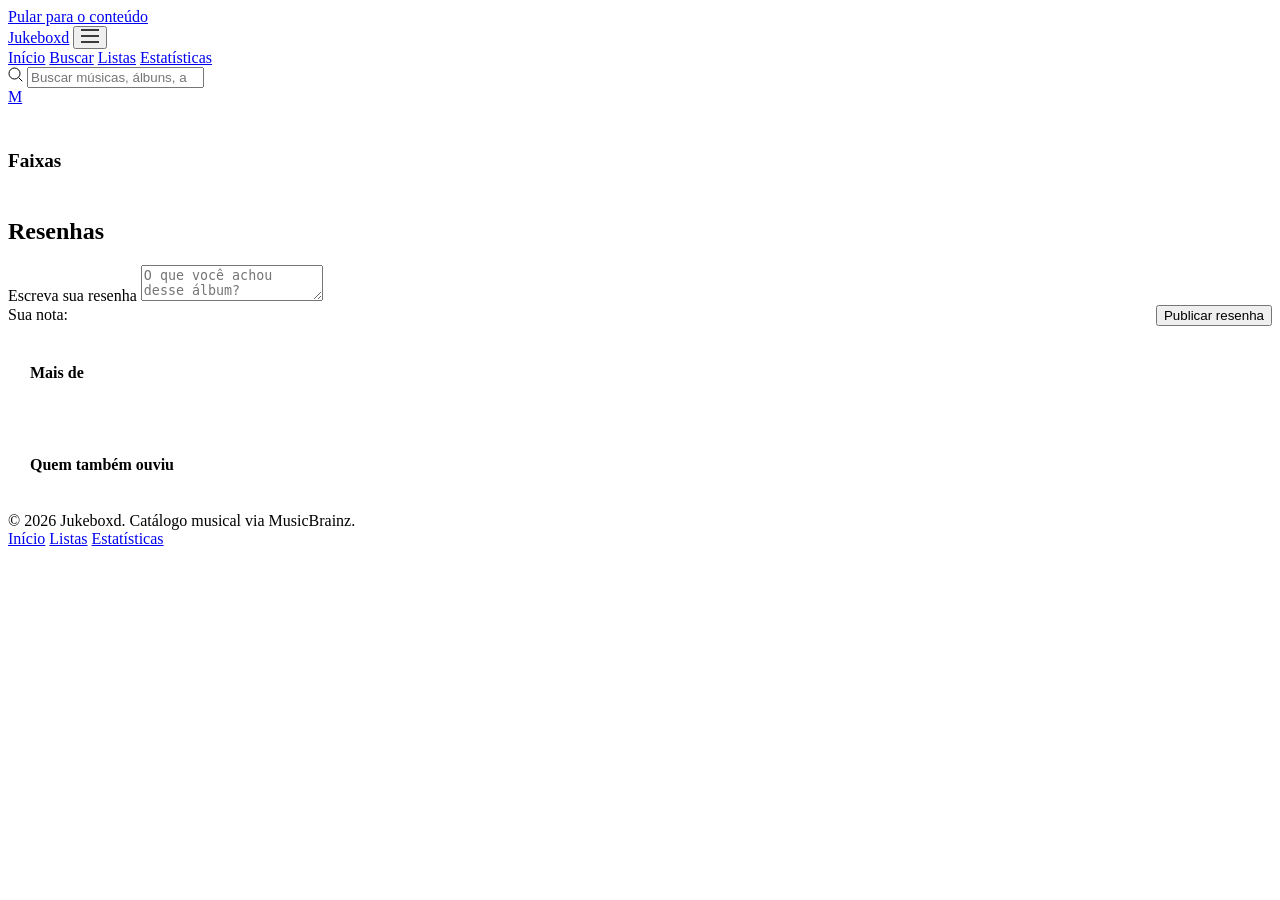
==== html/album.html @ 7e376e1c "Rename album.html to html/album.html" ====
<!doctype html>
<html lang="pt-BR">
<head>
<meta charset="UTF-8">
<meta name="viewport" content="width=device-width, initial-scale=1">
<title id="page-title">Álbum — Jukeboxd</title>
<link rel="preconnect" href="https://fonts.googleapis.com">
<link href="https://fonts.googleapis.com/css2?family=Fraunces:ital,wght@0,500;0,600;1,500;1,600&family=Work+Sans:wght@400;500;600;700&display=swap" rel="stylesheet">
<link rel="stylesheet" href="css/main.css">
<link rel="stylesheet" href="css/pages.css">
</head>
<body>
<a class="skip-link" href="#main">Pular para o conteúdo</a>

<header class="site-header">
  <div class="container nav">
    <a class="nav__brand" href="index.html"><span class="vinyl"></span> Jukeboxd</a>
    <button class="nav__toggle" aria-label="Abrir menu" aria-expanded="false">
      <svg width="18" height="14" viewBox="0 0 18 14" fill="none"><path d="M0 1h18M0 7h18M0 13h18" stroke="currentColor" stroke-width="1.5"/></svg>
    </button>
    <nav class="nav__links" aria-label="Navegação principal">
      <a href="index.html">Início</a>
      <a href="search.html">Buscar</a>
      <a href="lists.html">Listas</a>
      <a href="stats.html">Estatísticas</a>
    </nav>
    <form class="nav__search" role="search" action="search.html">
      <svg width="15" height="15" viewBox="0 0 15 15" fill="none"><circle cx="6.5" cy="6.5" r="5.5" stroke="currentColor"/><path d="M11 11l3 3" stroke="currentColor" stroke-linecap="round"/></svg>
      <input type="search" name="q" placeholder="Buscar músicas, álbuns, artistas…" aria-label="Buscar">
    </form>
    <div class="nav__actions">
      <a class="nav__avatar" href="profile.html" aria-label="Meu perfil" data-current-user-initial>M</a>
    </div>
  </div>
</header>

<main id="main">
  <div class="container">
    <section class="detail-head" id="detail-head"><!-- preenchido via JS --></section>

    <div class="two-col" style="margin-top:44px">
      <div>
        <section aria-labelledby="tracks-heading">
          <div class="section-head"><h2 id="tracks-heading" style="font-size:1.2rem">Faixas</h2></div>
          <ol class="tracklist" id="tracklist"></ol>
        </section>

        <section aria-labelledby="reviews-heading" style="margin-top:46px">
          <div class="section-head"><h2 id="reviews-heading">Resenhas</h2></div>

          <form class="review-form" id="review-form">
            <div class="field">
              <label for="review-body">Escreva sua resenha</label>
              <textarea id="review-body" placeholder="O que você achou desse álbum?"></textarea>
            </div>
            <div style="display:flex;align-items:center;justify-content:space-between;flex-wrap:wrap;gap:12px">
              <div class="rate-box"><span class="rate-box__label">Sua nota:</span><span id="review-rating-input"></span></div>
              <button class="btn btn--primary" type="submit">Publicar resenha</button>
            </div>
          </form>

          <div id="reviews-list"></div>
        </section>
      </div>

      <aside class="side-panel">
        <div class="card" style="padding:22px">
          <h3 style="font-size:1rem;margin-bottom:14px">Mais de <span id="side-artist-name"></span></h3>
          <div class="grid-albums" id="more-from-artist" style="grid-template-columns:repeat(3,1fr)"></div>
        </div>
        <div class="card" style="padding:22px">
          <h3 style="font-size:1rem;margin-bottom:14px">Quem também ouviu</h3>
          <ul class="mini-list" id="also-heard"></ul>
        </div>
      </aside>
    </div>
  </div>
</main>

<footer class="site-footer">
  <div class="container">
    <span>© 2026 Jukeboxd. Catálogo musical via MusicBrainz.</span>
    <nav aria-label="Links do rodapé">
      <a href="index.html">Início</a>
      <a href="lists.html">Listas</a>
      <a href="stats.html">Estatísticas</a>
    </nav>
  </div>
</footer>

<script src="js/data.js"></script>
<script src="js/main.js"></script>
<script src="js/album.js"></script>
</body>
</html>
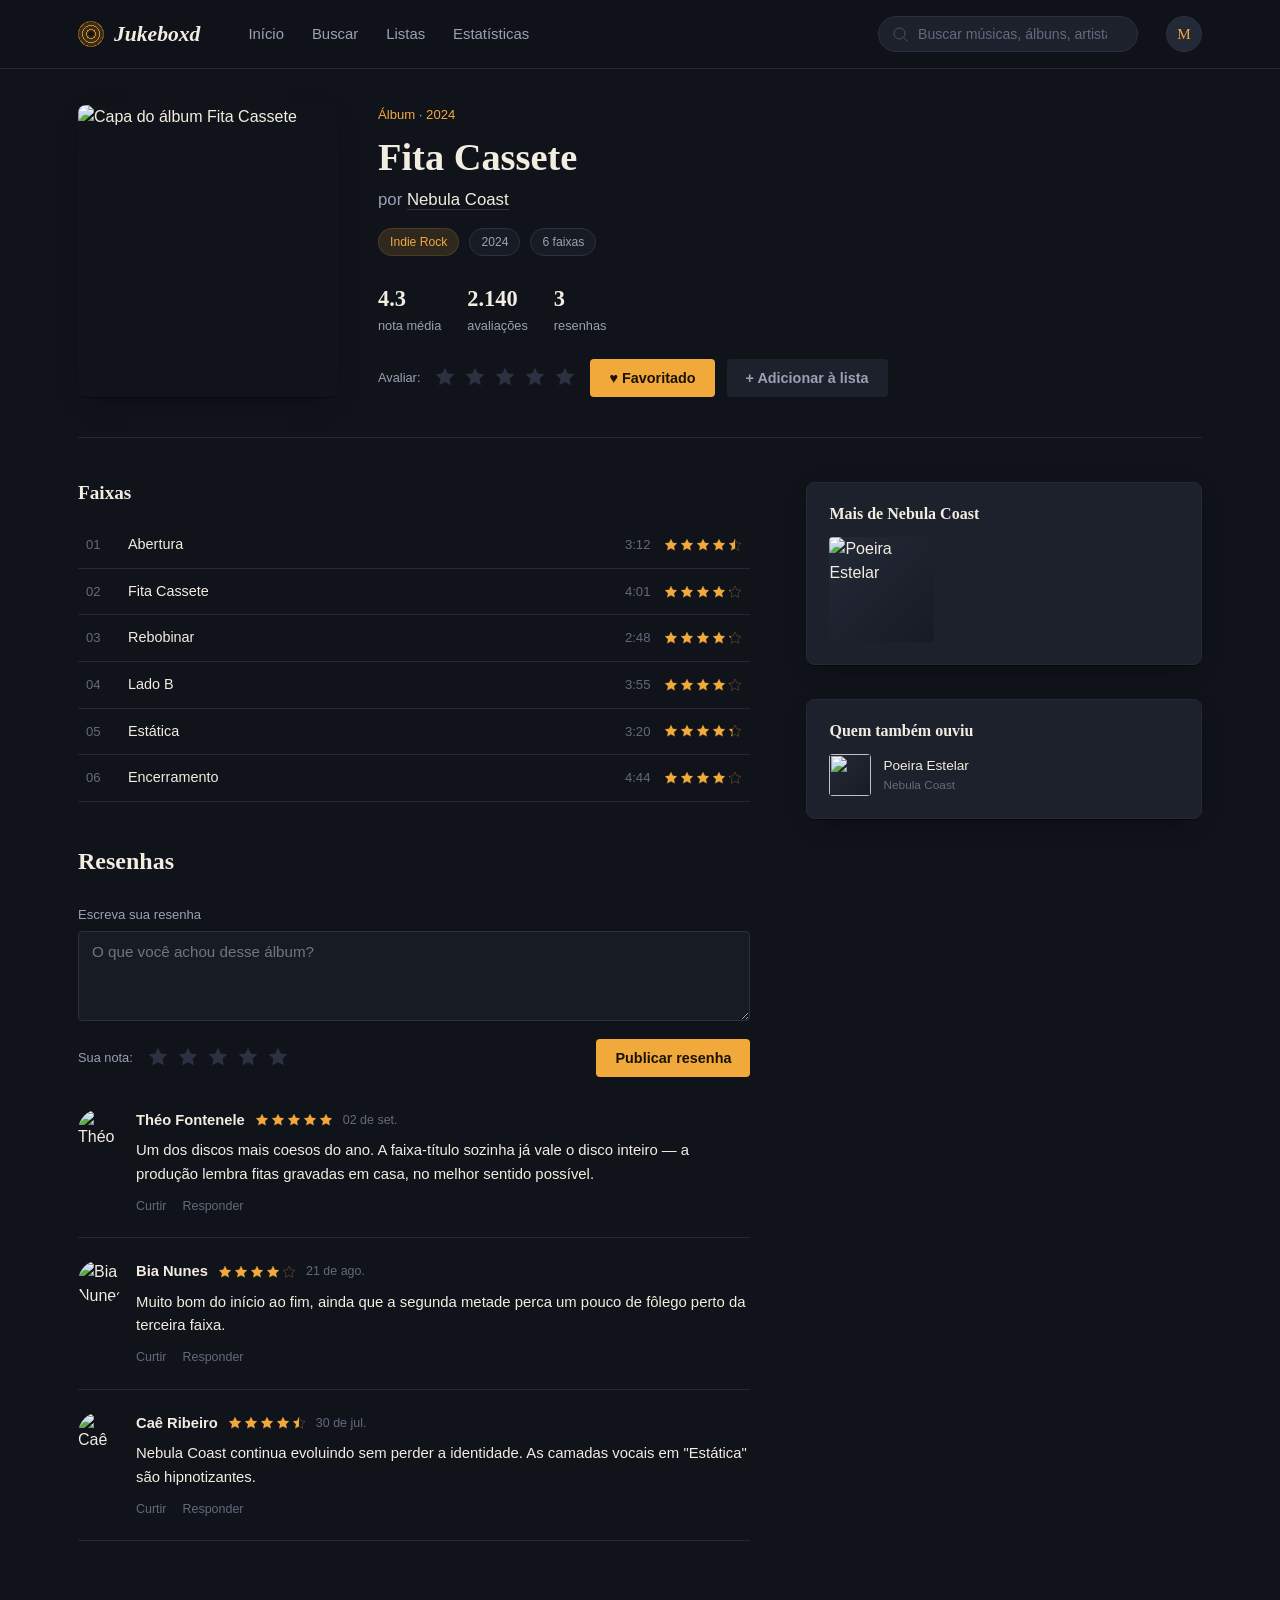
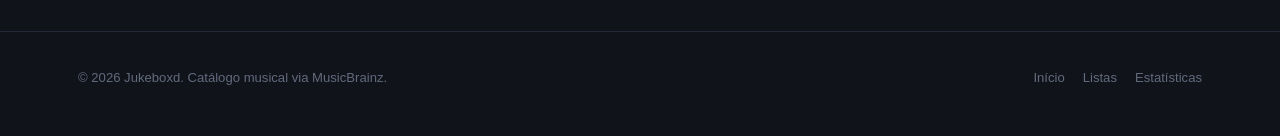
==== commit 654d0096: "correcao de caminhos dos arquivos" ====
--- a/html/album.html
+++ b/html/album.html
@@ -6,8 +6,8 @@
 <title id="page-title">Álbum — Jukeboxd</title>
 <link rel="preconnect" href="https://fonts.googleapis.com">
 <link href="https://fonts.googleapis.com/css2?family=Fraunces:ital,wght@0,500;0,600;1,500;1,600&family=Work+Sans:wght@400;500;600;700&display=swap" rel="stylesheet">
-<link rel="stylesheet" href="css/main.css">
-<link rel="stylesheet" href="css/pages.css">
+<link rel="stylesheet" href="../css/main.css">
+<link rel="stylesheet" href="../css/pages.css">
 </head>
 <body>
 <a class="skip-link" href="#main">Pular para o conteúdo</a>
@@ -88,8 +88,8 @@
   </div>
 </footer>
 
-<script src="js/data.js"></script>
-<script src="js/main.js"></script>
-<script src="js/album.js"></script>
+<script src="../js/data.js"></script>
+<script src="../js/main.js"></script>
+<script src="../js/album.js"></script>
 </body>
 </html>
--- a/css/main.css
+++ b/css/main.css
@@ -0,0 +1,305 @@
+/* ==========================================================================
+   Jukeboxd — main.css
+   Design tokens + base elements + shared components (nav, buttons, forms,
+   cards, footer). Page-specific layout lives in css/pages.css.
+   ========================================================================== */
+
+:root{
+  /* --- color: ink-navy record-store night, amber jukebox glow --- */
+  --bg:            #10131a;
+  --bg-alt:        #171b24;
+  --surface:       #1c212c;
+  --surface-raised:#232937;
+  --border:        #2b3140;
+  --border-soft:   #232937;
+
+  --text:          #f2ede1;
+  --text-muted:    #9aa1b4;
+  --text-faint:    #626a7d;
+
+  --amber:         #f2a93b;
+  --amber-soft:    rgba(242,169,59,.14);
+  --amber-dim:     #c9862a;
+  --coral:         #e5604d;
+  --coral-soft:    rgba(229,96,77,.14);
+  --teal:          #4fa392;
+
+  --font-display: 'Fraunces', Georgia, serif;
+  --font-body: 'Work Sans', 'Inter', -apple-system, BlinkMacSystemFont, sans-serif;
+
+  --radius-s: 4px;
+  --radius-m: 8px;
+  --radius-l: 14px;
+
+  --shadow-card: 0 1px 0 rgba(0,0,0,.4), 0 8px 24px -12px rgba(0,0,0,.6);
+
+  --maxw: 1180px;
+}
+
+*, *::before, *::after{ box-sizing: border-box; }
+html{ scroll-behavior: smooth; }
+body{
+  margin: 0;
+  background: var(--bg);
+  color: var(--text);
+  font-family: var(--font-body);
+  font-size: 16px;
+  line-height: 1.5;
+  -webkit-font-smoothing: antialiased;
+}
+img{ max-width: 100%; display: block; }
+a{ color: inherit; text-decoration: none; }
+ul, ol{ list-style: none; margin: 0; padding: 0; }
+button{ font-family: inherit; cursor: pointer; }
+input, textarea, select{ font-family: inherit; }
+h1,h2,h3,h4{ font-family: var(--font-display); font-weight: 600; margin: 0; line-height: 1.15; color: var(--text); }
+p{ margin: 0; }
+
+:focus-visible{
+  outline: 2px solid var(--amber);
+  outline-offset: 2px;
+  border-radius: 2px;
+}
+
+@media (prefers-reduced-motion: reduce){
+  *{ animation-duration: .001ms !important; animation-iteration-count: 1 !important; transition-duration: .001ms !important; scroll-behavior: auto !important; }
+}
+
+.container{
+  max-width: var(--maxw);
+  margin: 0 auto;
+  padding: 0 28px;
+}
+
+.visually-hidden{
+  position: absolute; width: 1px; height: 1px; padding: 0; margin: -1px;
+  overflow: hidden; clip: rect(0,0,0,0); white-space: nowrap; border: 0;
+}
+
+/* --------------------------------------------------------------------------
+   Vinyl mark — the recurring visual motif, used as logo glyph & decoration
+   -------------------------------------------------------------------------- */
+.vinyl{
+  --size: 26px;
+  width: var(--size); height: var(--size);
+  border-radius: 50%;
+  flex-shrink: 0;
+  background:
+    radial-gradient(circle at center, var(--bg) 0 14%, transparent 15%),
+    repeating-radial-gradient(circle at center, var(--amber-dim) 0 1px, transparent 1px 4px),
+    radial-gradient(circle at center, #3a2e17 0 60%, #241d10 100%);
+  box-shadow: inset 0 0 0 1px rgba(0,0,0,.4);
+}
+
+/* --------------------------------------------------------------------------
+   Top navigation
+   -------------------------------------------------------------------------- */
+.site-header{
+  position: sticky; top: 0; z-index: 50;
+  background: rgba(16,19,26,.88);
+  backdrop-filter: blur(10px);
+  border-bottom: 1px solid var(--border-soft);
+}
+.nav{
+  display: flex; align-items: center; gap: 28px;
+  height: 68px;
+}
+.nav__brand{
+  display: flex; align-items: center; gap: 10px;
+  font-family: var(--font-display);
+  font-style: italic;
+  font-weight: 600;
+  font-size: 1.35rem;
+  color: var(--text);
+  margin-right: 8px;
+  white-space: nowrap;
+}
+.nav__links{
+  display: flex; align-items: center; gap: 4px;
+  flex: 1;
+}
+.nav__links a{
+  padding: 8px 12px;
+  border-radius: var(--radius-s);
+  font-size: .93rem;
+  color: var(--text-muted);
+  transition: color .15s ease, background .15s ease;
+}
+.nav__links a:hover{ color: var(--text); background: var(--surface); }
+.nav__links a.is-active{ color: var(--amber); }
+
+.nav__search{
+  display: flex; align-items: center; gap: 8px;
+  background: var(--surface);
+  border: 1px solid var(--border);
+  border-radius: 999px;
+  padding: 8px 14px;
+  width: 260px;
+  color: var(--text-faint);
+}
+.nav__search input{
+  background: none; border: none; outline: none;
+  color: var(--text); font-size: .88rem; width: 100%;
+}
+.nav__search input::placeholder{ color: var(--text-faint); }
+.nav__search svg{ flex-shrink: 0; opacity: .7; }
+
+.nav__actions{ display: flex; align-items: center; gap: 14px; }
+.nav__avatar{
+  width: 36px; height: 36px; border-radius: 50%;
+  border: 1px solid var(--border);
+  overflow: hidden;
+  background: var(--surface-raised);
+  display: flex; align-items: center; justify-content: center;
+  font-family: var(--font-display); font-size: .95rem; color: var(--amber);
+}
+.nav__toggle{
+  display: none;
+  background: none; border: 1px solid var(--border); border-radius: var(--radius-s);
+  width: 40px; height: 40px; align-items: center; justify-content: center;
+  color: var(--text);
+}
+
+@media (max-width: 900px){
+  .nav__search{ display: none; }
+  .nav__links{
+    display: none;
+    position: absolute; top: 68px; left: 0; right: 0;
+    background: var(--bg-alt); border-bottom: 1px solid var(--border-soft);
+    flex-direction: column; align-items: stretch; padding: 8px;
+  }
+  .nav__links.is-open{ display: flex; }
+  .nav__links a{ padding: 12px 14px; }
+  .nav__toggle{ display: flex; }
+}
+
+/* --------------------------------------------------------------------------
+   Buttons
+   -------------------------------------------------------------------------- */
+.btn{
+  display: inline-flex; align-items: center; justify-content: center; gap: 8px;
+  border: 1px solid transparent;
+  border-radius: var(--radius-s);
+  padding: 10px 18px;
+  font-size: .9rem; font-weight: 600;
+  transition: transform .12s ease, background .15s ease, border-color .15s ease, color .15s ease;
+}
+.btn:active{ transform: translateY(1px); }
+.btn--primary{ background: var(--amber); color: #1a1204; }
+.btn--primary:hover{ background: #ffb84f; }
+.btn--ghost{ background: transparent; border-color: var(--border); color: var(--text); }
+.btn--ghost:hover{ border-color: var(--amber); color: var(--amber); }
+.btn--subtle{ background: var(--surface); color: var(--text-muted); }
+.btn--subtle:hover{ color: var(--text); }
+.btn--danger{ background: transparent; border-color: var(--coral); color: var(--coral); }
+.btn--danger:hover{ background: var(--coral-soft); }
+.btn--block{ width: 100%; }
+.btn--sm{ padding: 6px 12px; font-size: .8rem; }
+
+/* --------------------------------------------------------------------------
+   Forms
+   -------------------------------------------------------------------------- */
+.field{ display: flex; flex-direction: column; gap: 6px; margin-bottom: 18px; }
+.field label{ font-size: .82rem; color: var(--text-muted); }
+.field input, .field textarea, .field select{
+  background: var(--bg-alt);
+  border: 1px solid var(--border);
+  border-radius: var(--radius-s);
+  padding: 11px 13px;
+  color: var(--text);
+  font-size: .95rem;
+  transition: border-color .15s ease;
+}
+.field input:focus, .field textarea:focus, .field select:focus{
+  border-color: var(--amber);
+  outline: none;
+}
+.field textarea{ resize: vertical; min-height: 90px; }
+.field__hint{ font-size: .76rem; color: var(--text-faint); }
+.field__error{ font-size: .78rem; color: var(--coral); min-height: 1em; }
+
+/* --------------------------------------------------------------------------
+   Cards
+   -------------------------------------------------------------------------- */
+.card{
+  background: var(--surface);
+  border: 1px solid var(--border-soft);
+  border-radius: var(--radius-m);
+  box-shadow: var(--shadow-card);
+}
+
+.cover{
+  aspect-ratio: 1/1;
+  border-radius: var(--radius-s);
+  overflow: hidden;
+  background: linear-gradient(135deg, var(--surface-raised), var(--bg-alt));
+  position: relative;
+}
+.cover img{ width: 100%; height: 100%; object-fit: cover; }
+
+/* rating stars */
+.stars{ display: inline-flex; gap: 2px; color: var(--amber); }
+.stars svg{ width: 14px; height: 14px; }
+.rating-input{ display: inline-flex; gap: 4px; }
+.rating-input button{
+  background: none; border: none; padding: 2px; color: var(--border);
+  transition: color .1s ease, transform .1s ease;
+}
+.rating-input button svg{ width: 22px; height: 22px; }
+.rating-input button.is-on, .rating-input button:hover, .rating-input button:hover ~ button{ color: var(--amber); }
+
+/* pill / tag */
+.pill{
+  display: inline-flex; align-items: center; gap: 6px;
+  padding: 4px 11px; border-radius: 999px;
+  font-size: .76rem; color: var(--text-muted);
+  border: 1px solid var(--border);
+  background: var(--bg-alt);
+}
+.pill--accent{ color: var(--amber); border-color: var(--amber-soft); background: var(--amber-soft); }
+
+/* section heading pattern used across pages */
+.section-head{
+  display: flex; align-items: baseline; justify-content: space-between;
+  gap: 16px; margin-bottom: 18px;
+}
+.section-head h2{ font-size: 1.5rem; }
+.section-head a{ font-size: .85rem; color: var(--text-muted); }
+.section-head a:hover{ color: var(--amber); }
+
+/* --------------------------------------------------------------------------
+   Footer
+   -------------------------------------------------------------------------- */
+.site-footer{
+  border-top: 1px solid var(--border-soft);
+  margin-top: 90px;
+  padding: 36px 0 48px;
+  color: var(--text-faint);
+  font-size: .82rem;
+}
+.site-footer .container{
+  display: flex; flex-wrap: wrap; align-items: center; justify-content: space-between; gap: 12px;
+}
+.site-footer nav{ display: flex; gap: 18px; flex-wrap: wrap; }
+.site-footer a:hover{ color: var(--text-muted); }
+
+/* --------------------------------------------------------------------------
+   Toast (lightweight feedback, used by js/main.js)
+   -------------------------------------------------------------------------- */
+.toast{
+  position: fixed; left: 50%; bottom: 26px; transform: translate(-50%, 12px);
+  background: var(--surface-raised); border: 1px solid var(--border);
+  color: var(--text); padding: 11px 18px; border-radius: var(--radius-m);
+  font-size: .85rem; box-shadow: var(--shadow-card);
+  opacity: 0; pointer-events: none; transition: opacity .18s ease, transform .18s ease;
+  z-index: 200;
+}
+.toast.is-visible{ opacity: 1; transform: translate(-50%, 0); }
+
+/* skip link */
+.skip-link{
+  position: absolute; left: 12px; top: -60px;
+  background: var(--amber); color: #1a1204; padding: 10px 16px; border-radius: var(--radius-s);
+  transition: top .15s ease; z-index: 999; font-size: .85rem; font-weight: 600;
+}
+.skip-link:focus{ top: 12px; }
--- a/css/pages.css
+++ b/css/pages.css
@@ -0,0 +1,326 @@
+/* ==========================================================================
+   Jukeboxd — pages.css
+   Layout rules specific to individual pages. Loaded after main.css.
+   ========================================================================== */
+
+.page{ padding: 40px 0 20px; }
+
+/* ==========================================================================
+   HOME
+   ========================================================================== */
+.hero{
+  display: grid;
+  grid-template-columns: 1.1fr .9fr;
+  gap: 48px;
+  align-items: center;
+  padding: 26px 0 64px;
+}
+.hero__eyebrow{ color: var(--amber); font-size: .85rem; margin-bottom: 14px; }
+.hero h1{
+  font-size: clamp(2.1rem, 3.6vw, 3.1rem);
+  font-style: italic;
+  font-weight: 500;
+  max-width: 15ch;
+}
+.hero p.lede{
+  margin-top: 18px; color: var(--text-muted); font-size: 1.02rem; max-width: 46ch;
+}
+.hero__actions{ display: flex; gap: 12px; margin-top: 28px; }
+
+.hero__disc{
+  position: relative;
+  aspect-ratio: 1/1;
+  display: flex; align-items: center; justify-content: center;
+}
+.hero__disc .disc{
+  width: 78%; aspect-ratio: 1/1; border-radius: 50%;
+  background:
+    radial-gradient(circle at center, var(--bg) 0 9%, transparent 9.5%),
+    repeating-radial-gradient(circle at center, rgba(0,0,0,.35) 0 1px, transparent 1px 6px),
+    conic-gradient(from 90deg, #2b210f, #3a2e17 30%, #201808 60%, #3a2e17 90%, #2b210f);
+  box-shadow: 0 30px 60px -20px rgba(0,0,0,.7), inset 0 0 0 1px rgba(0,0,0,.5);
+  transition: transform .6s cubic-bezier(.2,.7,.2,1);
+}
+.hero__disc:hover .disc{ transform: rotate(50deg); }
+.hero__disc .disc-label{
+  position: absolute; width: 34%; aspect-ratio: 1/1; border-radius: 50%;
+  background: var(--amber);
+  display: flex; align-items: center; justify-content: center;
+  text-align: center; font-family: var(--font-display); font-style: italic;
+  color: #1a1204; font-size: .8rem; padding: 6px; line-height: 1.2;
+}
+.hero__sleeve{
+  position: absolute; right: -6%; bottom: -6%; width: 46%; aspect-ratio: 1/1;
+  border-radius: var(--radius-m); overflow: hidden;
+  box-shadow: 0 20px 40px -14px rgba(0,0,0,.7);
+  border: 1px solid var(--border);
+}
+
+.grid-albums{
+  display: grid;
+  grid-template-columns: repeat(6, 1fr);
+  gap: 18px;
+}
+.album-tile{ display: flex; flex-direction: column; gap: 8px; }
+.album-tile .cover{ transition: transform .18s ease, box-shadow .18s ease; }
+.album-tile:hover .cover{ transform: translateY(-3px); box-shadow: 0 14px 26px -12px rgba(0,0,0,.65); }
+.album-tile__title{ font-size: .85rem; font-weight: 600; }
+.album-tile__artist{ font-size: .78rem; color: var(--text-muted); }
+
+.feed{ display: flex; flex-direction: column; gap: 0; }
+.feed-item{
+  display: grid; grid-template-columns: 56px 1fr; gap: 16px;
+  padding: 20px 0; border-bottom: 1px solid var(--border-soft);
+}
+.feed-item:first-child{ padding-top: 0; }
+.feed-item__cover{ width: 56px; height: 56px; border-radius: var(--radius-s); overflow: hidden; }
+.feed-item__head{ display: flex; flex-wrap: wrap; align-items: center; gap: 8px; font-size: .88rem; color: var(--text-muted); }
+.feed-item__head strong{ color: var(--text); font-weight: 600; }
+.feed-item__body{ margin-top: 6px; font-size: .92rem; color: var(--text); }
+.feed-item__meta{ margin-top: 10px; display: flex; align-items: center; gap: 14px; font-size: .78rem; color: var(--text-faint); }
+
+.two-col{ display: grid; grid-template-columns: 1.7fr 1fr; gap: 56px; align-items: start; }
+.side-panel{ display: flex; flex-direction: column; gap: 34px; position: sticky; top: 90px; }
+.mini-list{ display: flex; flex-direction: column; gap: 12px; }
+.mini-list li{ display: flex; align-items: center; gap: 12px; }
+.mini-list .cover{ width: 42px; height: 42px; border-radius: var(--radius-s); }
+.mini-list .who{ font-size: .85rem; }
+.mini-list .who span{ display: block; color: var(--text-faint); font-size: .74rem; }
+
+/* ==========================================================================
+   AUTH (login / register)
+   ========================================================================== */
+.auth{
+  min-height: calc(100vh - 68px);
+  display: grid; grid-template-columns: 1fr 1fr;
+}
+.auth__art{
+  position: relative;
+  background: radial-gradient(circle at 30% 30%, #2a2110, var(--bg) 68%);
+  display: flex; align-items: center; justify-content: center; overflow: hidden;
+}
+.auth__art .disc{
+  width: 420px; aspect-ratio: 1/1; border-radius: 50%;
+  background:
+    radial-gradient(circle at center, var(--bg-alt) 0 7%, transparent 7.5%),
+    repeating-radial-gradient(circle at center, rgba(0,0,0,.4) 0 1px, transparent 1px 7px),
+    conic-gradient(from 120deg, #2b210f, #3a2e17 30%, #201808 60%, #3a2e17 90%, #2b210f);
+  box-shadow: 0 40px 90px -30px rgba(0,0,0,.8);
+}
+.auth__quote{
+  position: absolute; left: 44px; bottom: 44px; max-width: 30ch;
+  font-family: var(--font-display); font-style: italic; font-size: 1.2rem; color: var(--text);
+}
+.auth__form{ display: flex; align-items: center; justify-content: center; padding: 40px; }
+.auth__form-inner{ width: 100%; max-width: 380px; }
+.auth__form-inner .nav__brand{ margin-bottom: 8px; }
+.auth__form-inner h1{ font-size: 1.9rem; font-style: italic; margin-bottom: 6px; }
+.auth__form-inner > p{ color: var(--text-muted); font-size: .9rem; margin-bottom: 30px; }
+.auth__switch{ margin-top: 22px; font-size: .87rem; color: var(--text-muted); text-align: center; }
+.auth__switch a{ color: var(--amber); font-weight: 600; }
+.auth__divider{ display: flex; align-items: center; gap: 12px; margin: 22px 0; color: var(--text-faint); font-size: .78rem; }
+.auth__divider::before, .auth__divider::after{ content: ""; flex: 1; height: 1px; background: var(--border); }
+
+@media (max-width: 860px){
+  .auth{ grid-template-columns: 1fr; }
+  .auth__art{ display: none; }
+}
+
+/* ==========================================================================
+   SEARCH
+   ========================================================================== */
+.search-head{ padding: 34px 0 8px; }
+.search-head h1{ font-size: 2rem; font-style: italic; }
+.search-bar{
+  display: flex; align-items: center; gap: 10px;
+  background: var(--surface); border: 1px solid var(--border); border-radius: var(--radius-m);
+  padding: 14px 18px; margin-top: 20px;
+}
+.search-bar input{
+  flex: 1; background: none; border: none; outline: none; color: var(--text); font-size: 1rem;
+}
+.search-tabs{ display: flex; gap: 6px; margin: 24px 0 28px; border-bottom: 1px solid var(--border-soft); }
+.search-tabs button{
+  background: none; border: none; color: var(--text-muted); padding: 10px 16px;
+  font-size: .88rem; border-bottom: 2px solid transparent; margin-bottom: -1px;
+}
+.search-tabs button.is-active{ color: var(--amber); border-color: var(--amber); }
+
+.result-row{
+  display: grid; grid-template-columns: 56px 1fr auto; gap: 16px; align-items: center;
+  padding: 14px 8px; border-radius: var(--radius-s);
+  transition: background .12s ease;
+}
+.result-row:hover{ background: var(--surface); }
+.result-row .cover{ width: 56px; height: 56px; border-radius: 50%; }
+.result-row.is-album .cover, .result-row.is-song .cover{ border-radius: var(--radius-s); }
+.result-row__title{ font-weight: 600; font-size: .95rem; }
+.result-row__meta{ font-size: .8rem; color: var(--text-muted); margin-top: 2px; }
+
+.filter-rail{ display: flex; flex-direction: column; gap: 26px; }
+.filter-group h3{ font-size: .78rem; text-transform: none; color: var(--text-faint); margin-bottom: 10px; }
+.filter-chip-row{ display: flex; flex-wrap: wrap; gap: 8px; }
+.chip{
+  border: 1px solid var(--border); background: var(--bg-alt); color: var(--text-muted);
+  padding: 6px 13px; border-radius: 999px; font-size: .78rem;
+}
+.chip.is-on{ border-color: var(--amber); color: var(--amber); background: var(--amber-soft); }
+
+/* ==========================================================================
+   ALBUM / TRACK DETAIL
+   ========================================================================== */
+.detail-head{
+  display: grid; grid-template-columns: 260px 1fr; gap: 40px;
+  padding: 36px 0 40px; border-bottom: 1px solid var(--border-soft);
+}
+.detail-head__cover{ border-radius: var(--radius-m); overflow: hidden; box-shadow: var(--shadow-card); }
+.detail-head__kind{ color: var(--amber); font-size: .82rem; margin-bottom: 10px; }
+.detail-head h1{ font-size: clamp(1.9rem, 3vw, 2.6rem); }
+.detail-head__artist{ margin-top: 8px; font-size: 1.05rem; color: var(--text-muted); }
+.detail-head__artist a{ color: var(--text); border-bottom: 1px solid var(--border); }
+.detail-head__meta{ display: flex; flex-wrap: wrap; gap: 10px; margin-top: 16px; }
+.detail-head__stats{ display: flex; align-items: center; gap: 26px; margin-top: 26px; }
+.detail-head__stat{ font-size: .8rem; color: var(--text-muted); }
+.detail-head__stat strong{ display: block; color: var(--text); font-family: var(--font-display); font-size: 1.4rem; }
+.detail-head__actions{ display: flex; align-items: center; gap: 12px; margin-top: 24px; flex-wrap: wrap; }
+
+.rate-box{ display: flex; align-items: center; gap: 12px; }
+.rate-box__label{ font-size: .8rem; color: var(--text-muted); }
+
+.tracklist{ display: flex; flex-direction: column; margin-top: 4px; }
+.tracklist li{
+  display: grid; grid-template-columns: 28px 1fr auto auto; gap: 14px; align-items: center;
+  padding: 12px 8px; border-bottom: 1px solid var(--border-soft); font-size: .9rem;
+}
+.tracklist li:hover{ background: var(--surface); border-radius: var(--radius-s); }
+.tracklist .n{ color: var(--text-faint); font-size: .82rem; }
+.tracklist .len{ color: var(--text-faint); font-size: .82rem; }
+
+.review{
+  padding: 22px 0; border-bottom: 1px solid var(--border-soft);
+  display: grid; grid-template-columns: 44px 1fr; gap: 14px;
+}
+.review__avatar{ width: 44px; height: 44px; border-radius: 50%; overflow: hidden; }
+.review__head{ display: flex; align-items: center; gap: 10px; flex-wrap: wrap; }
+.review__head strong{ font-size: .92rem; }
+.review__head time{ font-size: .78rem; color: var(--text-faint); }
+.review__body{ margin-top: 8px; font-size: .93rem; color: var(--text); line-height: 1.6; }
+.review__footer{ margin-top: 10px; display: flex; gap: 16px; font-size: .78rem; color: var(--text-faint); }
+.review-form{ margin: 30px 0 10px; }
+.review-form textarea{ width: 100%; }
+
+/* ==========================================================================
+   PROFILE
+   ========================================================================== */
+.profile-head{
+  display: grid; grid-template-columns: auto 1fr auto; gap: 26px; align-items: center;
+  padding: 40px 0; border-bottom: 1px solid var(--border-soft);
+}
+.profile-head__avatar{
+  width: 104px; height: 104px; border-radius: 50%; overflow: hidden;
+  border: 2px solid var(--amber);
+}
+.profile-head h1{ font-size: 1.9rem; }
+.profile-head__handle{ color: var(--text-muted); font-size: .9rem; margin-top: 2px; }
+.profile-head__bio{ margin-top: 12px; color: var(--text); font-size: .93rem; max-width: 54ch; }
+.profile-head__stats{ display: flex; gap: 26px; margin-top: 16px; }
+.profile-head__stats div{ font-size: .8rem; color: var(--text-muted); }
+.profile-head__stats strong{ display: block; color: var(--text); font-family: var(--font-display); font-size: 1.3rem; }
+
+.tabs{ display: flex; gap: 4px; margin: 28px 0 26px; border-bottom: 1px solid var(--border-soft); overflow-x: auto; }
+.tabs button{
+  background: none; border: none; color: var(--text-muted); padding: 12px 18px;
+  font-size: .88rem; white-space: nowrap; border-bottom: 2px solid transparent; margin-bottom: -1px;
+}
+.tabs button.is-active{ color: var(--amber); border-color: var(--amber); }
+.tab-panel{ display: none; }
+.tab-panel.is-active{ display: block; }
+
+.diary-row{
+  display: grid; grid-template-columns: 70px 44px 1fr auto; gap: 14px; align-items: center;
+  padding: 11px 8px; border-bottom: 1px solid var(--border-soft); font-size: .88rem;
+}
+.diary-row time{ color: var(--text-faint); font-size: .78rem; }
+.diary-row .cover{ width: 44px; height: 44px; border-radius: var(--radius-s); }
+
+/* ==========================================================================
+   LISTS
+   ========================================================================== */
+.list-toolbar{ display: flex; align-items: center; justify-content: space-between; gap: 16px; margin: 30px 0 26px; flex-wrap: wrap; }
+.grid-lists{ display: grid; grid-template-columns: repeat(3, 1fr); gap: 22px; }
+.list-card{ padding: 20px; display: flex; flex-direction: column; gap: 14px; }
+.list-card__covers{ display: grid; grid-template-columns: repeat(4, 1fr); gap: 4px; border-radius: var(--radius-s); overflow: hidden; }
+.list-card__covers img{ aspect-ratio: 1/1; object-fit: cover; }
+.list-card__title{ font-size: 1.05rem; }
+.list-card__meta{ font-size: .78rem; color: var(--text-muted); display: flex; justify-content: space-between; }
+
+.list-detail-head{ padding: 36px 0 30px; border-bottom: 1px solid var(--border-soft); }
+.list-detail-head__eyebrow{ color: var(--amber); font-size: .82rem; }
+.list-detail-head h1{ font-size: clamp(1.8rem, 3vw, 2.4rem); font-style: italic; margin-top: 8px; }
+.list-detail-head p{ margin-top: 12px; color: var(--text-muted); max-width: 60ch; }
+.list-detail-head__by{ display: flex; align-items: center; gap: 10px; margin-top: 20px; font-size: .87rem; }
+.list-detail-head__by img{ width: 30px; height: 30px; border-radius: 50%; }
+
+.list-grid{ display: grid; grid-template-columns: repeat(5, 1fr); gap: 20px; margin-top: 30px; }
+.list-grid__item{ display: flex; flex-direction: column; gap: 8px; position: relative; }
+.list-grid__rank{
+  position: absolute; top: 6px; left: 6px; background: rgba(16,19,26,.8);
+  color: var(--amber); font-family: var(--font-display); font-style: italic;
+  font-size: .85rem; padding: 2px 8px; border-radius: 999px;
+}
+
+/* ==========================================================================
+   STATS
+   ========================================================================== */
+.stats-head{ padding: 36px 0 6px; display: flex; align-items: baseline; justify-content: space-between; flex-wrap: wrap; gap: 14px; }
+.stats-head h1{ font-size: 2rem; font-style: italic; }
+.year-switch{ display: flex; gap: 6px; }
+.year-switch button{
+  background: var(--surface); border: 1px solid var(--border); color: var(--text-muted);
+  padding: 7px 14px; border-radius: var(--radius-s); font-size: .85rem;
+}
+.year-switch button.is-active{ color: var(--amber); border-color: var(--amber); }
+
+.stat-grid{ display: grid; grid-template-columns: repeat(4, 1fr); gap: 18px; margin: 28px 0 40px; }
+.stat-card{ padding: 22px; }
+.stat-card__value{ font-family: var(--font-display); font-size: 2.1rem; color: var(--amber); }
+.stat-card__label{ margin-top: 6px; font-size: .82rem; color: var(--text-muted); }
+
+.chart-block{ padding: 26px; margin-bottom: 28px; }
+.chart-block h3{ font-size: 1.05rem; margin-bottom: 20px; }
+.bars{ display: flex; align-items: flex-end; gap: 10px; height: 160px; }
+.bars .bar{ flex: 1; background: linear-gradient(180deg, var(--amber), var(--amber-dim)); border-radius: 4px 4px 0 0; position: relative; }
+.bars .bar span{ position: absolute; bottom: -22px; left: 0; right: 0; text-align: center; font-size: .72rem; color: var(--text-faint); }
+
+.top-grid{ display: grid; grid-template-columns: repeat(3, 1fr); gap: 26px; }
+.top-grid__col h3{ font-size: .95rem; margin-bottom: 14px; }
+.rank-row{ display: grid; grid-template-columns: 20px 36px 1fr; gap: 12px; align-items: center; padding: 8px 0; font-size: .85rem; }
+.rank-row .rank{ color: var(--text-faint); font-family: var(--font-display); font-style: italic; }
+.rank-row .cover{ width: 36px; height: 36px; border-radius: var(--radius-s); }
+
+/* ==========================================================================
+   Responsive
+   ========================================================================== */
+@media (max-width: 1000px){
+  .hero{ grid-template-columns: 1fr; }
+  .hero__disc{ order: -1; max-width: 320px; margin: 0 auto; }
+  .two-col{ grid-template-columns: 1fr; }
+  .side-panel{ position: static; }
+  .grid-albums{ grid-template-columns: repeat(3, 1fr); }
+  .grid-lists{ grid-template-columns: repeat(2, 1fr); }
+  .list-grid{ grid-template-columns: repeat(3, 1fr); }
+  .detail-head{ grid-template-columns: 1fr; }
+  .detail-head__cover{ max-width: 220px; }
+  .stat-grid{ grid-template-columns: repeat(2, 1fr); }
+  .top-grid{ grid-template-columns: 1fr; }
+  .profile-head{ grid-template-columns: 1fr; text-align: center; }
+  .profile-head__stats{ justify-content: center; }
+}
+@media (max-width: 600px){
+  .grid-albums{ grid-template-columns: repeat(2, 1fr); }
+  .list-grid{ grid-template-columns: repeat(2, 1fr); }
+  .grid-lists{ grid-template-columns: 1fr; }
+  .stat-grid{ grid-template-columns: 1fr 1fr; }
+  .result-row{ grid-template-columns: 44px 1fr; }
+  .result-row > .btn{ grid-column: 1 / -1; justify-self: start; }
+}
